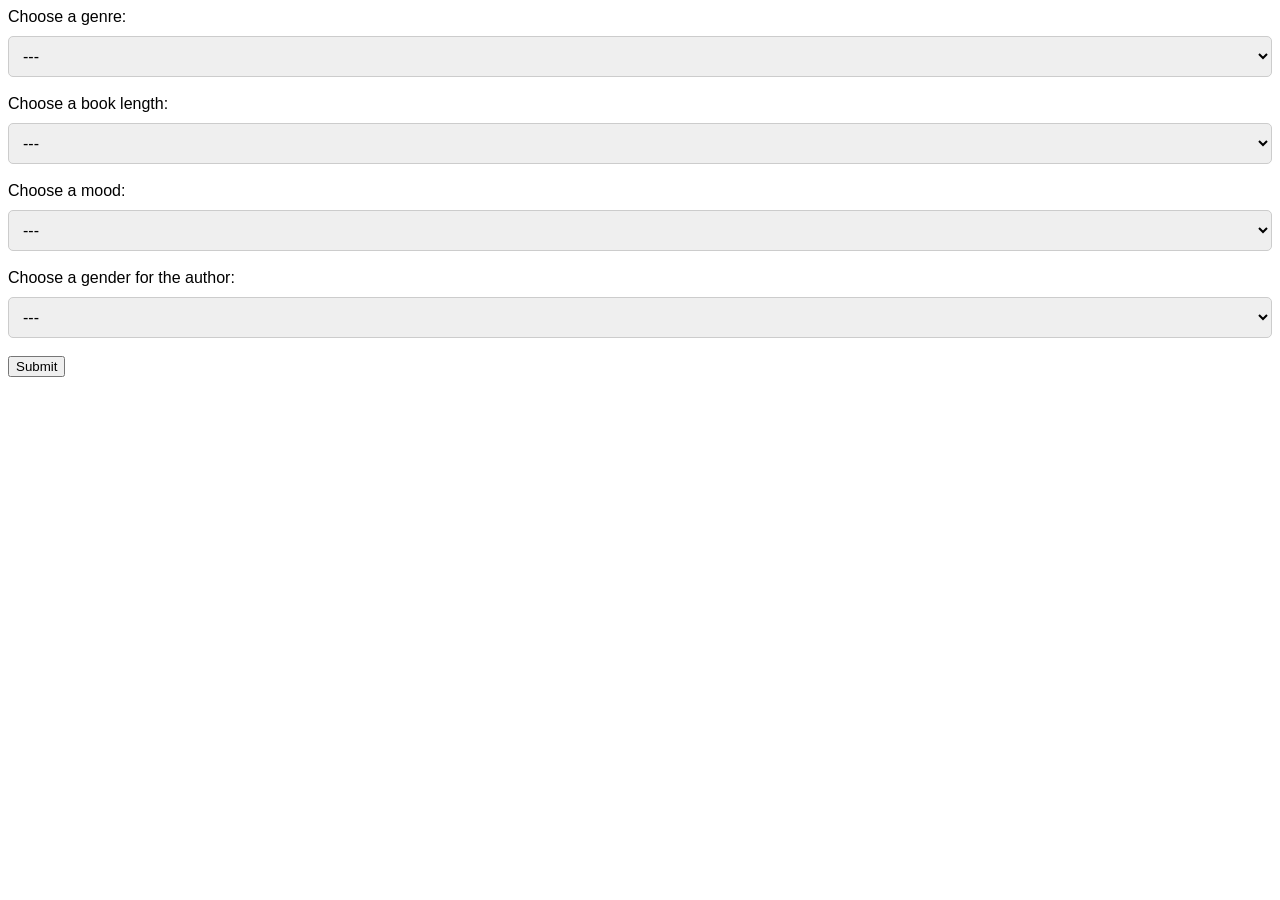
==== Quiz.html @ fac7e3b5 "git push" ====
<!DOCTYPE html>
<html lang="en">
<head>
    <meta charset="UTF-8">
    <meta name="viewport" content="width=device-width, initial-scale=1.0">
    
    <title>What should I read next?</title>
    <link rel="shortcut icon" href="src/img/favicon.png" type="image/png">

    <link rel="stylesheet" href="src/style/Quiz_style.css">
    <link rel="script" href="src/style/Quiz_script.js">
    
</head>
<body>
    <form action="Result.html" method="get"> 

        
        <label for="genre">Choose a genre:</label>          
        <select id="genre" name="genre" class="genre">                   
            <option value="---">---</option>                
            <option value="romance" value="1">Romance</option>        
            <option value="Horror" value="2">Horror</option>          
            <option value="mystery" value="3">Mystery</option>        <!-- Need to create a display for the results page that will show the user the book recommendation based on their answers to the quiz. -->
            <option value="fantasy" value="4">Fantasy</option>
            <option value="science-fiction" value="5">Science Fiction</option>
        </select>
        <br><br>

        <label for="length">Choose a book length:</label>        
        <select id="length" name="length" class="length">                  
            <option value="---">---</option>                
            <option value="short" value="1">Short</option>
            <option value="medium" value="2">Medium</option>          
            <option value="long" value="3">Long</option>
        </select>
        <br><br>

        <label for="mood">Choose a mood:</label>            
        <select id="mood" name="mood" class="mood">                      
            <option value="---">---</option>                
            <option value="happy" value="1">Happy</option>
            <option value="sad" value="2">Sad</option>               
            <option value="adventurous" value="3">Adventurous</option>
            <option value="romantic" value="4">Romantic</option>
            <option value="thought-provoking" value="5">Thought-Provoking</option>
        </select>
        <br><br>

        <label for="author">Choose a gender for the author:</label> <!--This section doesn't sound like such a great question, maybe way too broad and not really relevant to the user's preferences. I might need to rethink this question or maybe just remove it altogether.-->
        <select id="author" name="author">                          <!--This is just wrong for the name of the dropdown menu, I need to change it to something like "author-gender" or something like that.-->
            <option value="---">---</option>
            <option value="man" value="1">Man</option>
            <option value="woman" value="2">Woman</option>
        </select>
        <br><br>

        <input type="submit" value="Submit">
    </form>
</body>
</html>
---- src/style/Quiz_style.css ----
select {
    width: 100%;
    padding: 10px;
    margin-top: 10px;
    font-size: 1em;
    border: 1px solid #ccc;
    border-radius: 5px;
}

label{
    font-family: Arial, sans-serif;
    font-size: medium;
    
}
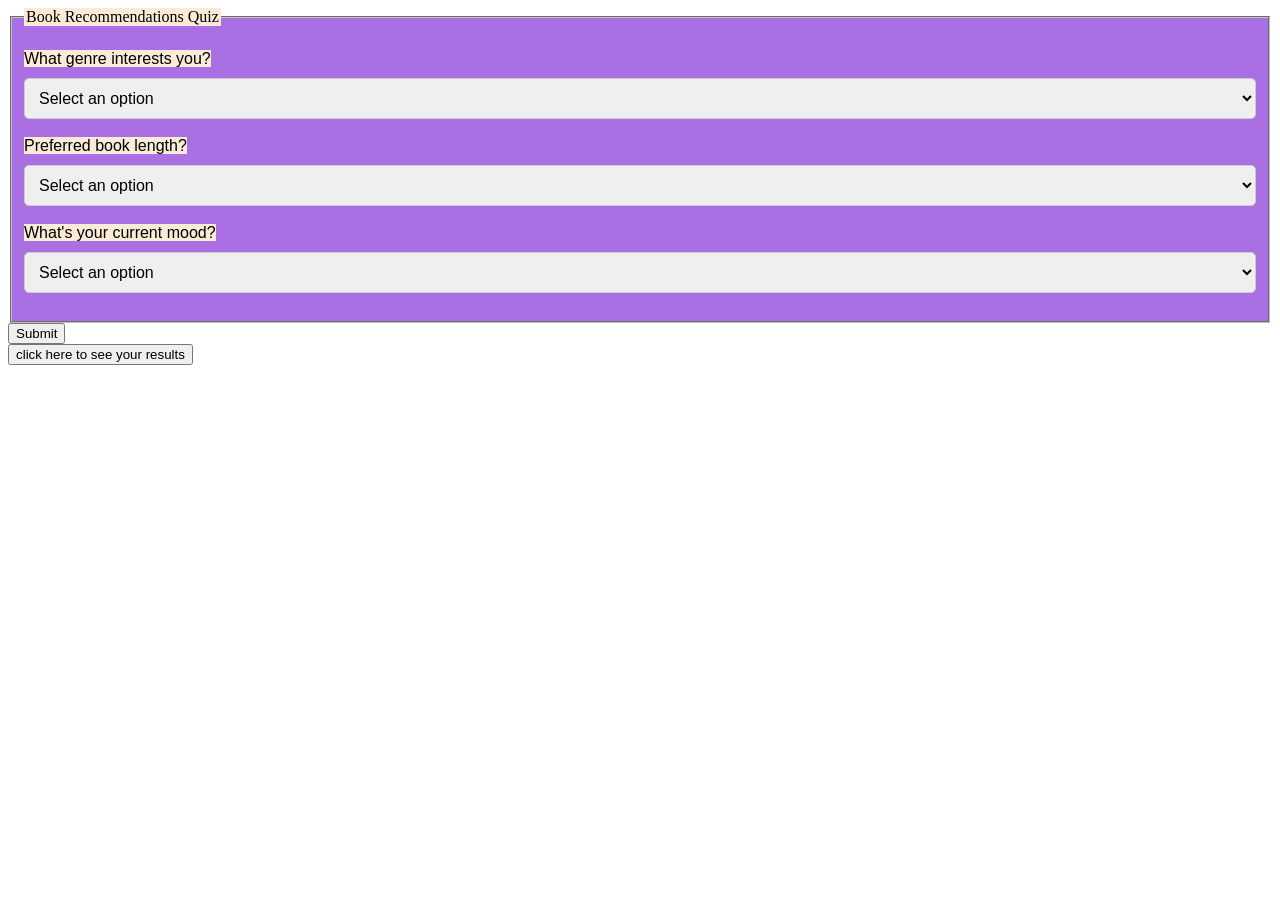
==== commit 6c6cf6b1: "git push" ====
--- a/Quiz.html
+++ b/Quiz.html
@@ -15,46 +15,50 @@
     <form action="Result.html" method="get"> 
 
         
-        <label for="genre">Choose a genre:</label>          
-        <select id="genre" name="genre" class="genre">                   
-            <option value="---">---</option>                
-            <option value="romance" value="1">Romance</option>        
-            <option value="Horror" value="2">Horror</option>          
-            <option value="mystery" value="3">Mystery</option>        <!-- Need to create a display for the results page that will show the user the book recommendation based on their answers to the quiz. -->
-            <option value="fantasy" value="4">Fantasy</option>
-            <option value="science-fiction" value="5">Science Fiction</option>
-        </select>
-        <br><br>
+        <fieldset>
+            <legend>Book Recommendations Quiz</legend><br>
+            
+            <div class="question">
+            <label for="genre">What genre interests you?</label>   
+            <select id="genre" name="genre" class="genre" required>                   
+                <option value="">Select an option</option>                
+                <option value="romance">Romance</option>        
+                <option value="horror">Horror</option>          
+                <option value="mystery">Mystery</option>
+                <option value="fantasy">Fantasy</option>
+                <option value="science-fiction">Science Fiction</option>
+            </select>
+            </div><br>
 
-        <label for="length">Choose a book length:</label>        
-        <select id="length" name="length" class="length">                  
-            <option value="---">---</option>                
-            <option value="short" value="1">Short</option>
-            <option value="medium" value="2">Medium</option>          
-            <option value="long" value="3">Long</option>
-        </select>
-        <br><br>
+            <div class="question">
+            <label for="length">Preferred book length?</label>        
+            <select id="length" name="length" class="length" required>                  
+                <option value="">Select an option</option>                
+                <option value="short">Short (<= 200 pages)</option>
+                <option value="medium">Medium (200-400 pages)</option>          
+                <option value="long">Long (>= 400 pages)</option>
+            </select>
+            </div><br>
 
-        <label for="mood">Choose a mood:</label>            
-        <select id="mood" name="mood" class="mood">                      
-            <option value="---">---</option>                
-            <option value="happy" value="1">Happy</option>
-            <option value="sad" value="2">Sad</option>               
-            <option value="adventurous" value="3">Adventurous</option>
-            <option value="romantic" value="4">Romantic</option>
-            <option value="thought-provoking" value="5">Thought-Provoking</option>
-        </select>
-        <br><br>
+            <div class="question">
+            <label for="mood">What's your current mood?</label>         <!--tenho q arrumar novas classificações-->   
+            <select id="mood" name="mood" class="mood" required>        <!--como q eu vou arrumar um livro de terror romântico???-->              
+                <option value="">Select an option</option>                
+                <option value="happy">Happy</option>
+                <option value="sad">Sad</option>               
+                <option value="adventurous">Adventurous</option>
+                <option value="romantic">Romantic</option>
+                <option value="thought-provoking">Thought-Provoking</option>
+            </select>
+            </div><br>
+        </fieldset>
 
-        <label for="author">Choose a gender for the author:</label> <!--This section doesn't sound like such a great question, maybe way too broad and not really relevant to the user's preferences. I might need to rethink this question or maybe just remove it altogether.-->
-        <select id="author" name="author">                          <!--This is just wrong for the name of the dropdown menu, I need to change it to something like "author-gender" or something like that.-->
-            <option value="---">---</option>
-            <option value="man" value="1">Man</option>
-            <option value="woman" value="2">Woman</option>
-        </select>
-        <br><br>
-
-        <input type="submit" value="Submit">
+        <input type="submit" value="Submit"><br>
+        <button onclick="">
+          click here to see your results
+        </button>
+            <!--eu tenho que decidir qual dos dois modos é mais eficiente-->
+            <!--eu aprendi por button, mas esse input parece interessante-->
     </form>
 </body>
 </html>
--- a/src/style/Quiz_style.css
+++ b/src/style/Quiz_style.css
@@ -1,3 +1,12 @@
+fieldset{
+    background-color: rgb(170, 111, 226);
+}
+
+legend{
+    background-color: antiquewhite;
+    
+}
+
 select {
     width: 100%;
     padding: 10px;
@@ -10,5 +19,7 @@
 label{
     font-family: Arial, sans-serif;
     font-size: medium;
-    
-}+    background-color: antiquewhite;
+}
+
+/* por que css é tão estranho? */
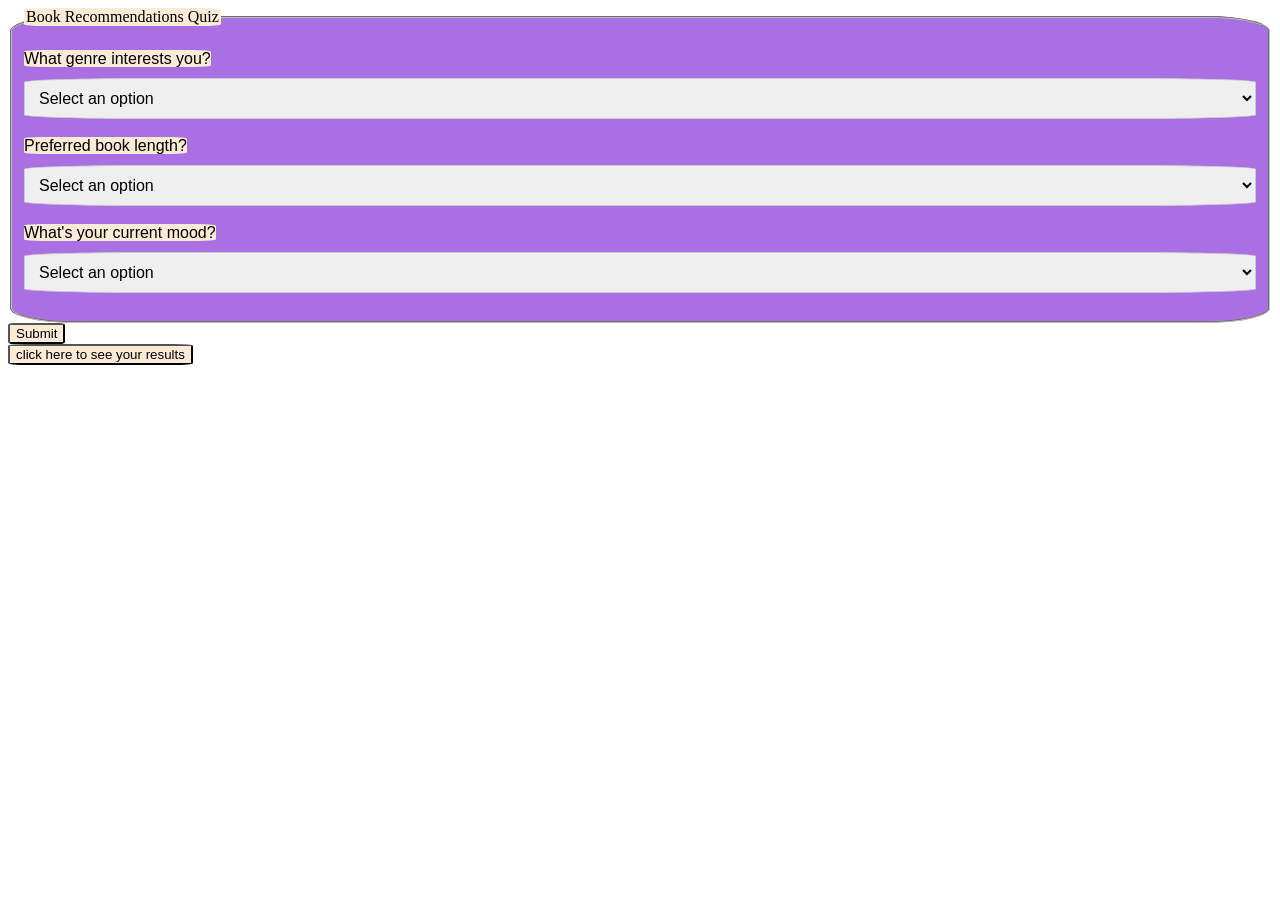
==== commit f4fa0c27: "git push" ====
--- a/Quiz.html
+++ b/Quiz.html
@@ -8,7 +8,7 @@
     <link rel="shortcut icon" href="src/img/favicon.png" type="image/png">
 
     <link rel="stylesheet" href="src/style/Quiz_style.css">
-    <link rel="script" href="src/style/Quiz_script.js">
+    <script src="src/JS/Quiz_script.js" defer></script>
     
 </head>
 <body>
@@ -53,7 +53,7 @@
             </div><br>
         </fieldset>
 
-        <input type="submit" value="Submit"><br>
+        <input id="Potton" type="submit" value="Submit"><br>
         <button onclick="">
           click here to see your results
         </button>
--- a/src/style/Quiz_style.css
+++ b/src/style/Quiz_style.css
@@ -1,10 +1,11 @@
 fieldset{
     background-color: rgb(170, 111, 226);
+    border-radius: 5%;
 }
 
 legend{
     background-color: antiquewhite;
-    
+    border-radius: 10%;
 }
 
 select {
@@ -13,13 +14,23 @@
     margin-top: 10px;
     font-size: 1em;
     border: 1px solid #ccc;
-    border-radius: 5px;
+    border-radius: 10%;
 }
 
 label{
     font-family: Arial, sans-serif;
     font-size: medium;
     background-color: antiquewhite;
+    border-radius: 10%;
 }
 
+#Potton{
+    background-color: antiquewhite;
+    border-radius: 10%;
+}
+
+button{
+     background-color: antiquewhite;
+    border-radius: 10%;
+}
 /* por que css é tão estranho? */
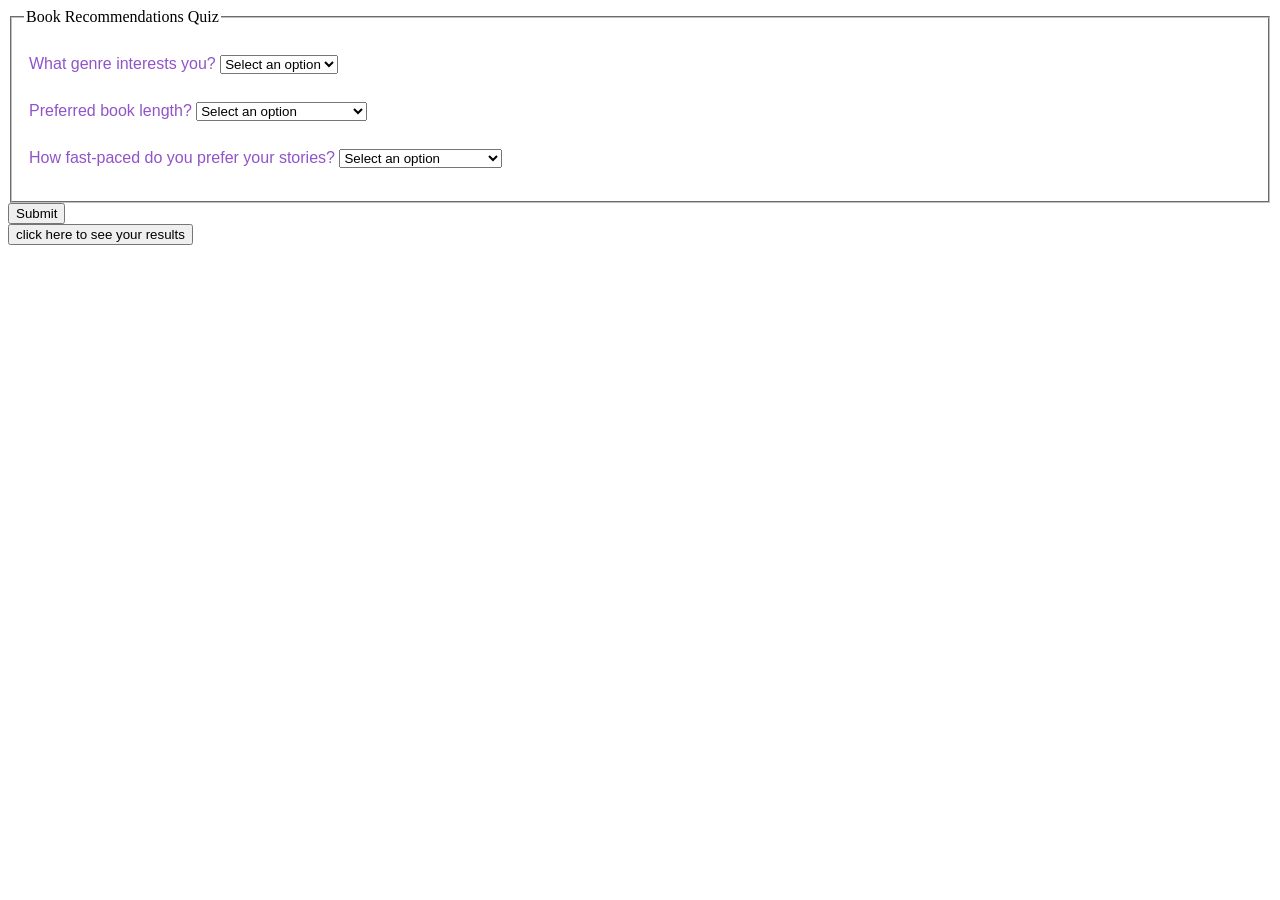
==== commit cbb021aa: "git push" ====
--- a/Quiz.html
+++ b/Quiz.html
@@ -5,7 +5,7 @@
     <meta name="viewport" content="width=device-width, initial-scale=1.0">
     
     <title>What should I read next?</title>
-    <link rel="shortcut icon" href="src/img/favicon.png" type="image/png">
+    <link rel="shortcut icon" href="src/img/favicon.webp" type="image/webp">
 
     <link rel="stylesheet" href="src/style/Quiz_style.css">
     <script src="src/JS/Quiz_script.js" defer></script>
@@ -40,17 +40,16 @@
             </select>
             </div><br>
 
-            <div class="question">
-            <label for="mood">What's your current mood?</label>         <!--tenho q arrumar novas classificações-->   
-            <select id="mood" name="mood" class="mood" required>        <!--como q eu vou arrumar um livro de terror romântico???-->              
-                <option value="">Select an option</option>                
-                <option value="happy">Happy</option>
-                <option value="sad">Sad</option>               
-                <option value="adventurous">Adventurous</option>
-                <option value="romantic">Romantic</option>
-                <option value="thought-provoking">Thought-Provoking</option>
-            </select>
-            </div><br>
+            
+        <div class="question">
+        <label for="pace">How fast-paced do you prefer your stories?</label>
+        <select id="pace" name="pace" class="pace" required>
+            <option value="">Select an option</option>
+            <option value="slow">Slow and contemplative</option>
+            <option value="moderate">Moderate pace</option>
+            <option value="fast">Fast and thrilling</option>
+        </select>
+        </div><br>
         </fieldset>
 
         <input id="Potton" type="submit" value="Submit"><br>
--- a/src/style/Quiz_style.css
+++ b/src/style/Quiz_style.css
@@ -1,36 +1,9 @@
-fieldset{
-    background-color: rgb(170, 111, 226);
+.question{
+    margin: 5px;
+    border: 5px;
     border-radius: 5%;
-}
-
-legend{
-    background-color: antiquewhite;
-    border-radius: 10%;
-}
-
-select {
-    width: 100%;
-    padding: 10px;
-    margin-top: 10px;
-    font-size: 1em;
-    border: 1px solid #ccc;
-    border-radius: 10%;
-}
-
-label{
-    font-family: Arial, sans-serif;
+    border-color: rgb(144, 84, 200);
+    color:rgb(144, 84, 200) ;
+    font-family: Arial, Helvetica, sans-serif;
     font-size: medium;
-    background-color: antiquewhite;
-    border-radius: 10%;
-}
-
-#Potton{
-    background-color: antiquewhite;
-    border-radius: 10%;
-}
-
-button{
-     background-color: antiquewhite;
-    border-radius: 10%;
-}
-/* por que css é tão estranho? */+}
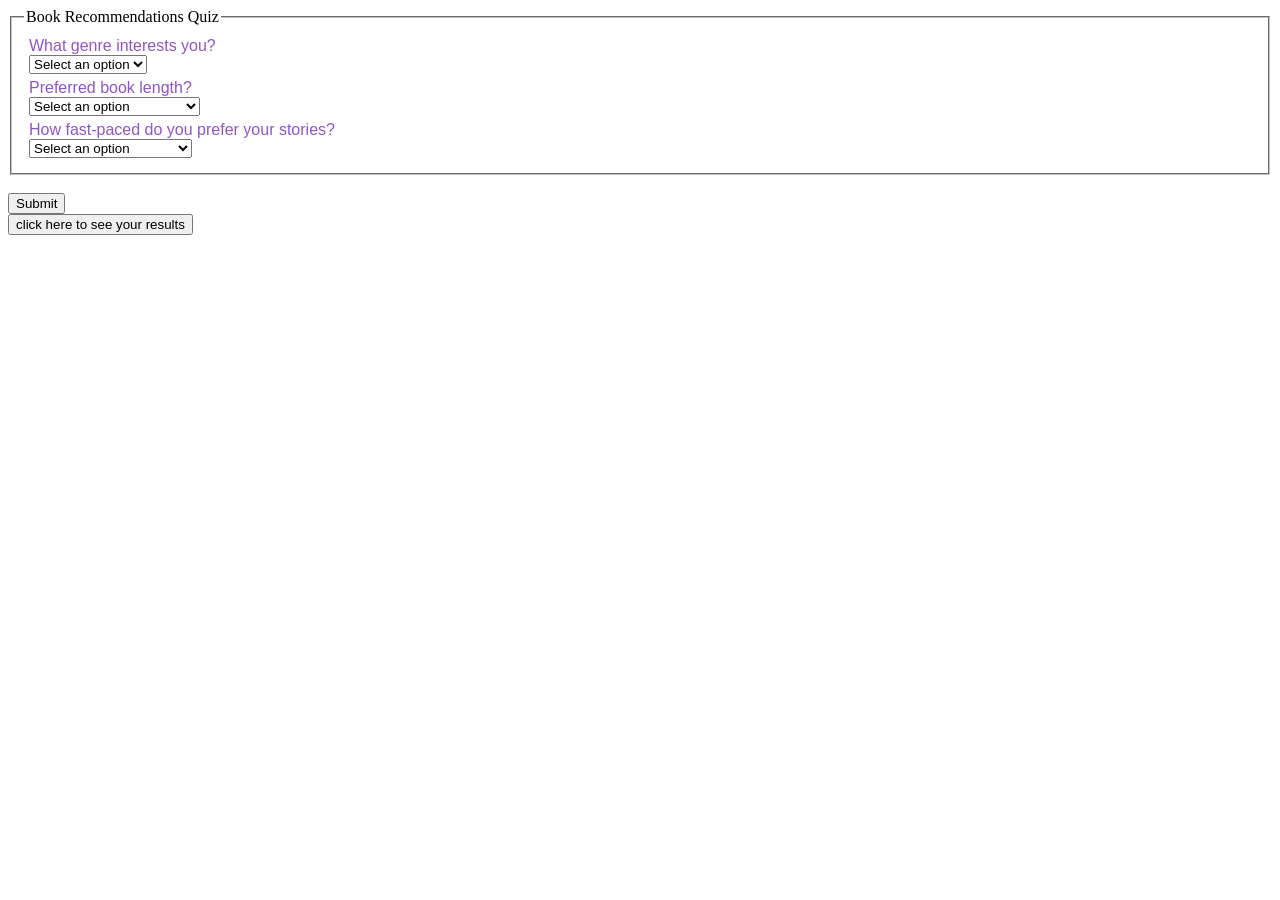
==== commit 1eaa8b62: "git push" ====
--- a/Quiz.html
+++ b/Quiz.html
@@ -8,7 +8,6 @@
     <link rel="shortcut icon" href="src/img/favicon.webp" type="image/webp">
 
     <link rel="stylesheet" href="src/style/Quiz_style.css">
-    <script src="src/JS/Quiz_script.js" defer></script>
     
 </head>
 <body>
@@ -16,10 +15,10 @@
 
         
         <fieldset>
-            <legend>Book Recommendations Quiz</legend><br>
+            <legend>Book Recommendations Quiz</legend>
             
             <div class="question">
-            <label for="genre">What genre interests you?</label>   
+            <label for="genre">What genre interests you?</label><br>   
             <select id="genre" name="genre" class="genre" required>                   
                 <option value="">Select an option</option>                
                 <option value="romance">Romance</option>        
@@ -28,29 +27,29 @@
                 <option value="fantasy">Fantasy</option>
                 <option value="science-fiction">Science Fiction</option>
             </select>
-            </div><br>
+            </div>
 
             <div class="question">
-            <label for="length">Preferred book length?</label>        
+            <label for="length">Preferred book length?</label> <br>       
             <select id="length" name="length" class="length" required>                  
                 <option value="">Select an option</option>                
                 <option value="short">Short (<= 200 pages)</option>
                 <option value="medium">Medium (200-400 pages)</option>          
                 <option value="long">Long (>= 400 pages)</option>
             </select>
-            </div><br>
+            </div>
 
             
-        <div class="question">
-        <label for="pace">How fast-paced do you prefer your stories?</label>
-        <select id="pace" name="pace" class="pace" required>
-            <option value="">Select an option</option>
-            <option value="slow">Slow and contemplative</option>
-            <option value="moderate">Moderate pace</option>
-            <option value="fast">Fast and thrilling</option>
-        </select>
-        </div><br>
-        </fieldset>
+            <div class="question">
+            <label for="pace">How fast-paced do you prefer your stories?</label><br>
+            <select id="pace" name="pace" class="pace" required>
+                <option value="">Select an option</option>
+                <option value="slow">Slow and contemplative</option>
+                <option value="moderate">Moderate pace</option>
+                <option value="fast">Fast and thrilling</option>
+            </select>
+        </div>
+        </fieldset><br>
 
         <input id="Potton" type="submit" value="Submit"><br>
         <button onclick="">
@@ -58,6 +57,8 @@
         </button>
             <!--eu tenho que decidir qual dos dois modos é mais eficiente-->
             <!--eu aprendi por button, mas esse input parece interessante-->
+            <!-- fora q eu tenho que obviamente passar as resposta pro js, sql e depois mandar o user pra Resultados-->
     </form>
+    <script src="src/JS/Quiz_script.js"></script>
 </body>
 </html>
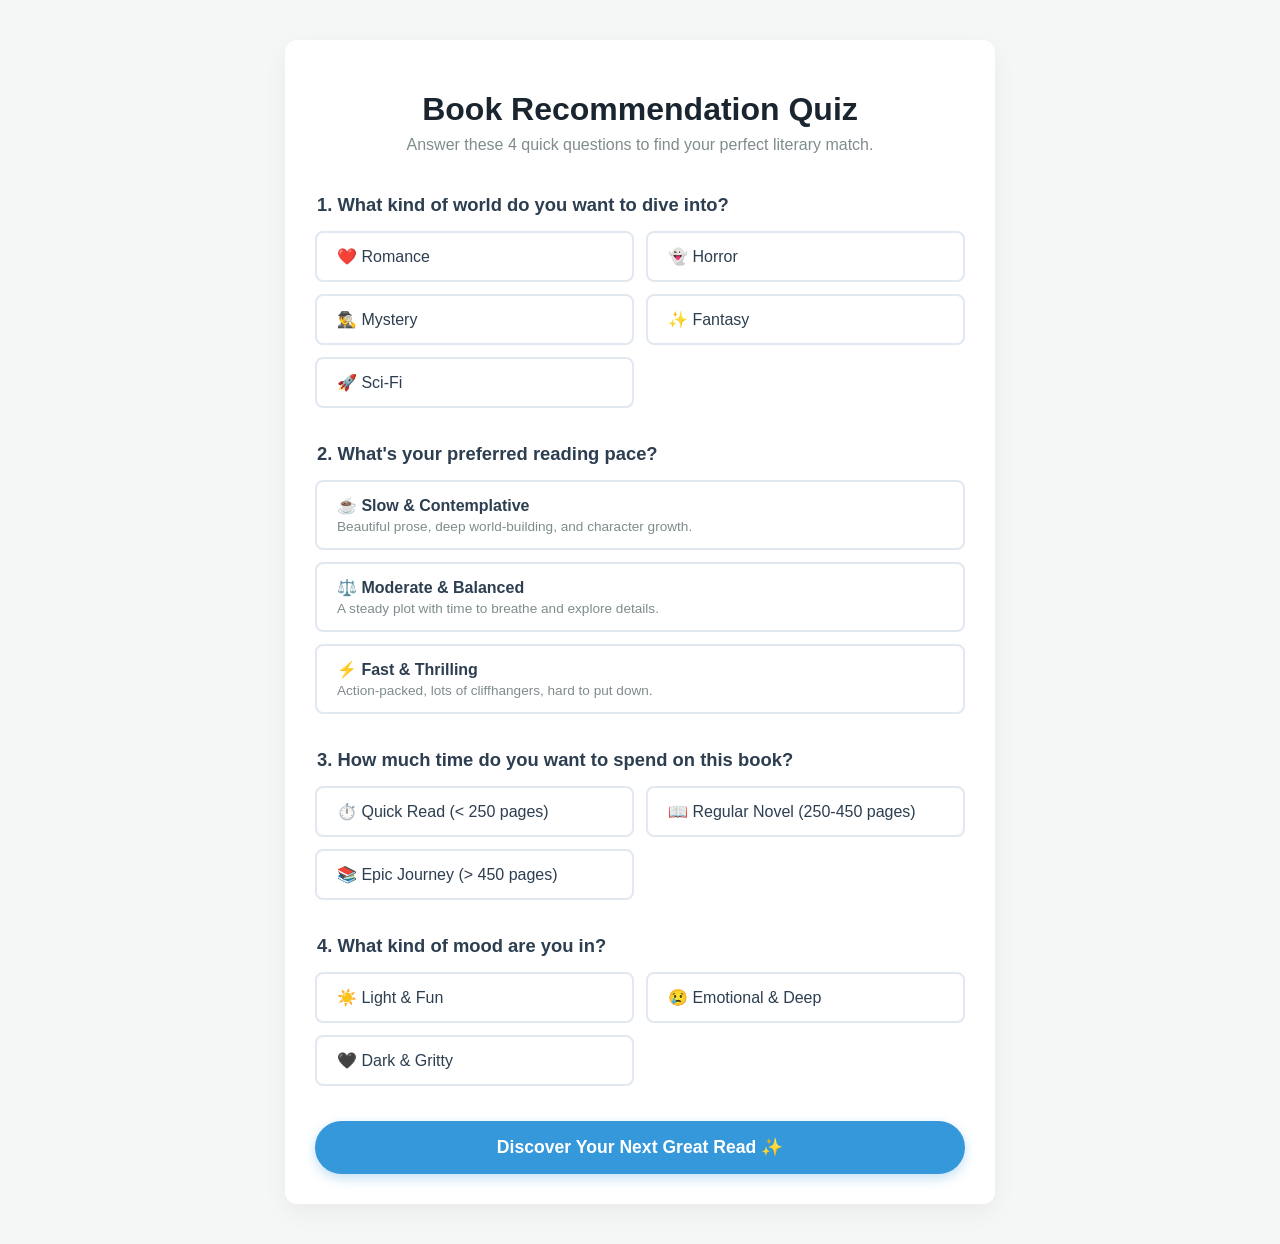
==== commit 5c441742: "melhoras de interface e formatacao do codigo" ====
--- a/Quiz.html
+++ b/Quiz.html
@@ -3,62 +3,118 @@
 <head>
     <meta charset="UTF-8">
     <meta name="viewport" content="width=device-width, initial-scale=1.0">
-    
-    <title>What should I read next?</title>
+    <title>BookCompass Quiz - Find Your Next Read</title>
     <link rel="shortcut icon" href="src/img/favicon.webp" type="image/webp">
-
     <link rel="stylesheet" href="src/style/Quiz_style.css">
-    
 </head>
 <body>
-    <form action="Result.html" method="get"> 
 
-        
-        <fieldset>
-            <legend>Book Recommendations Quiz</legend>
+    <main class="quiz-container">
+        <form action="Result.html" method="get" id="bookQuiz"> 
             
-            <div class="question">
-            <label for="genre">What genre interests you?</label><br>   
-            <select id="genre" name="genre" class="genre" required>                   
-                <option value="">Select an option</option>                
-                <option value="romance">Romance</option>        
-                <option value="horror">Horror</option>          
-                <option value="mystery">Mystery</option>
-                <option value="fantasy">Fantasy</option>
-                <option value="science-fiction">Science Fiction</option>
-            </select>
+            <header class="quiz-header">
+                <h1>Book Recommendation Quiz</h1>
+                <p>Answer these 4 quick questions to find your perfect literary match.</p>
+            </header>
+
+            <fieldset class="question-group">
+                <legend>1. What kind of world do you want to dive into?</legend>
+                <div class="options-grid">
+                    <label class="option-card">
+                        <input type="radio" name="genre" value="romance" required>
+                        <span>❤️ Romance</span>
+                    </label>
+                    <label class="option-card">
+                        <input type="radio" name="genre" value="horror">
+                        <span>👻 Horror</span>
+                    </label>
+                    <label class="option-card">
+                        <input type="radio" name="genre" value="mystery">
+                        <span>🕵️‍♂️ Mystery</span>
+                    </label>
+                    <label class="option-card">
+                        <input type="radio" name="genre" value="fantasy">
+                        <span>✨ Fantasy</span>
+                    </label>
+                    <label class="option-card">
+                        <input type="radio" name="genre" value="science-fiction">
+                        <span>🚀 Sci-Fi</span>
+                    </label>
+                </div>
+            </fieldset>
+
+            <fieldset class="question-group">
+                <legend>2. What's your preferred reading pace?</legend>
+                <div class="options-grid column-layout">
+                    <label class="option-card row-card">
+                        <input type="radio" name="pace" value="slow" required>
+                        <div class="card-text">
+                            <strong>☕ Slow & Contemplative</strong>
+                            <p>Beautiful prose, deep world-building, and character growth.</p>
+                        </div>
+                    </label>
+                    <label class="option-card row-card">
+                        <input type="radio" name="pace" value="moderate">
+                        <div class="card-text">
+                            <strong>⚖️ Moderate & Balanced</strong>
+                            <p>A steady plot with time to breathe and explore details.</p>
+                        </div>
+                    </label>
+                    <label class="option-card row-card">
+                        <input type="radio" name="pace" value="fast">
+                        <div class="card-text">
+                            <strong>⚡ Fast & Thrilling</strong>
+                            <p>Action-packed, lots of cliffhangers, hard to put down.</p>
+                        </div>
+                    </label>
+                </div>
+            </fieldset>
+
+            <fieldset class="question-group">
+                <legend>3. How much time do you want to spend on this book?</legend>
+                <div class="options-grid">
+                    <label class="option-card">
+                        <input type="radio" name="length" value="short" required>
+                        <span>⏱️ Quick Read (&lt; 250 pages)</span>
+                    </label>
+                    <label class="option-card">
+                        <input type="radio" name="length" value="medium">
+                        <span>📖 Regular Novel (250-450 pages)</span>
+                    </label>
+                    <label class="option-card">
+                        <input type="radio" name="length" value="long">
+                        <span>📚 Epic Journey (&gt; 450 pages)</span>
+                    </label>
+                </div>
+            </fieldset>
+
+            <fieldset class="question-group">
+                <legend>4. What kind of mood are you in?</legend>
+                <div class="options-grid">
+                    <label class="option-card">
+                        <input type="radio" name="tone" value="lighthearted" required>
+                        <span>☀️ Light & Fun</span>
+                    </label>
+                    <label class="option-card">
+                        <input type="radio" name="tone" value="emotional">
+                        <span>😢 Emotional & Deep</span>
+                    </label>
+                    <label class="option-card">
+                        <input type="radio" name="tone" value="dark">
+                        <span>🖤 Dark & Gritty</span>
+                    </label>
+                </div>
+            </fieldset>
+
+            <div class="submit-container">
+                <button type="submit" class="btn-submit">
+                    Discover Your Next Great Read ✨
+                </button>
             </div>
 
-            <div class="question">
-            <label for="length">Preferred book length?</label> <br>       
-            <select id="length" name="length" class="length" required>                  
-                <option value="">Select an option</option>                
-                <option value="short">Short (<= 200 pages)</option>
-                <option value="medium">Medium (200-400 pages)</option>          
-                <option value="long">Long (>= 400 pages)</option>
-            </select>
-            </div>
+        </form>
+    </main>
 
-            
-            <div class="question">
-            <label for="pace">How fast-paced do you prefer your stories?</label><br>
-            <select id="pace" name="pace" class="pace" required>
-                <option value="">Select an option</option>
-                <option value="slow">Slow and contemplative</option>
-                <option value="moderate">Moderate pace</option>
-                <option value="fast">Fast and thrilling</option>
-            </select>
-        </div>
-        </fieldset><br>
-
-        <input id="Potton" type="submit" value="Submit"><br>
-        <button onclick="">
-          click here to see your results
-        </button>
-            <!--eu tenho que decidir qual dos dois modos é mais eficiente-->
-            <!--eu aprendi por button, mas esse input parece interessante-->
-            <!-- fora q eu tenho que obviamente passar as resposta pro js, sql e depois mandar o user pra Resultados-->
-    </form>
     <script src="src/JS/Quiz_script.js"></script>
 </body>
 </html>
--- a/src/style/Quiz_style.css
+++ b/src/style/Quiz_style.css
@@ -1,9 +1,150 @@
-.question{
-    margin: 5px;
-    border: 5px;
-    border-radius: 5%;
-    border-color: rgb(144, 84, 200);
-    color:rgb(144, 84, 200) ;
-    font-family: Arial, Helvetica, sans-serif;
-    font-size: medium;
+/* Configurações Globais */
+body {
+    font-family: 'Segoe UI', Tahoma, Geneva, Verdana, sans-serif;
+    background-color: #f4f7f6;
+    color: #2c3e50;
+    margin: 0;
+    padding: 40px 20px;
+}
+
+.quiz-container {
+    max-width: 650px;
+    margin: 0 auto;
+    background: #ffffff;
+    padding: 30px;
+    border-radius: 12px;
+    box-shadow: 0 8px 24px rgba(0, 0, 0, 0.05);
+}
+
+.quiz-header {
+    text-align: center;
+    margin-bottom: 40px;
+}
+
+.quiz-header h1 {
+    font-size: 2rem;
+    color: #1a252f;
+    margin-bottom: 8px;
+}
+
+.quiz-header p {
+    color: #7f8c8d;
+    margin: 0;
+}
+
+/* Customização dos Fieldsets (Perguntas) */
+.question-group {
+    border: none;
+    padding: 0;
+    margin: 0 0 35px 0;
+}
+
+.question-group legend {
+    font-size: 1.15rem;
+    font-weight: 600;
+    margin-bottom: 15px;
+    color: #2c3e50;
+}
+
+/* Grid de Opções (Visual de App/Quiz Moderno) */
+.options-grid {
+    display: grid;
+    grid-template-columns: 1fr;
+    gap: 12px;
+}
+
+/* Layout em linha para perguntas com mais texto */
+.column-layout {
+    grid-template-columns: 1fr;
+}
+
+/* Esconde o círculo padrão do radio button, mas mantém acessível */
+.option-card input[type="radio"] {
+    position: absolute;
+    opacity: 0;
+    width: 0;
+    height: 0;
+}
+
+/* Estilo do Card da Opção */
+.option-card {
+    display: flex;
+    align-items: center;
+    padding: 14px 20px;
+    border: 2px solid #e2e8f0;
+    border-radius: 8px;
+    cursor: pointer;
+    background-color: #fff;
+    transition: all 0.2s ease-in-out;
+    position: relative;
+}
+
+.option-card:hover {
+    border-color: #3498db;
+    background-color: #f7faff;
+}
+
+/* Quando o usuário seleciona o card */
+.option-card input[type="radio"]:checked + span,
+.option-card input[type="radio"]:checked + .card-text strong {
+    color: #2980b9;
+}
+
+.option-card input[type="radio"]:checked ~ * {
+    color: #2980b9;
+}
+
+.option-card:has(input[type="radio"]:checked) {
+    border-color: #3498db;
+    background-color: #ebf5fb;
+}
+
+/* Textos internos dos cards complexos */
+.card-text strong {
+    display: block;
+    font-size: 1rem;
+    color: #2c3e50;
+}
+
+.card-text p {
+    margin: 4px 0 0 0;
+    font-size: 0.85rem;
+    color: #7f8c8d;
+}
+
+/* Botão de Envio */
+.submit-container {
+    text-align: center;
+    margin-top: 20px;
+}
+
+.btn-submit {
+    background-color: #3498db;
+    color: white;
+    border: none;
+    padding: 16px 32px;
+    font-size: 1.1rem;
+    font-weight: bold;
+    border-radius: 30px;
+    cursor: pointer;
+    box-shadow: 0 4px 12px rgba(52, 152, 219, 0.3);
+    transition: all 0.2s ease;
+    width: 100%;
+}
+
+.btn-submit:hover {
+    background-color: #2980b9;
+    transform: translateY(-2px);
+    box-shadow: 0 6px 16px rgba(52, 152, 219, 0.4);
+}
+
+.btn-submit:active {
+    transform: translateY(0);
+}
+
+/* Responsividade para telas maiores (computador) */
+@media (min-width: 480px) {
+    .options-grid:not(.column-layout) {
+        grid-template-columns: repeat(2, 1fr);
+    }
 }
